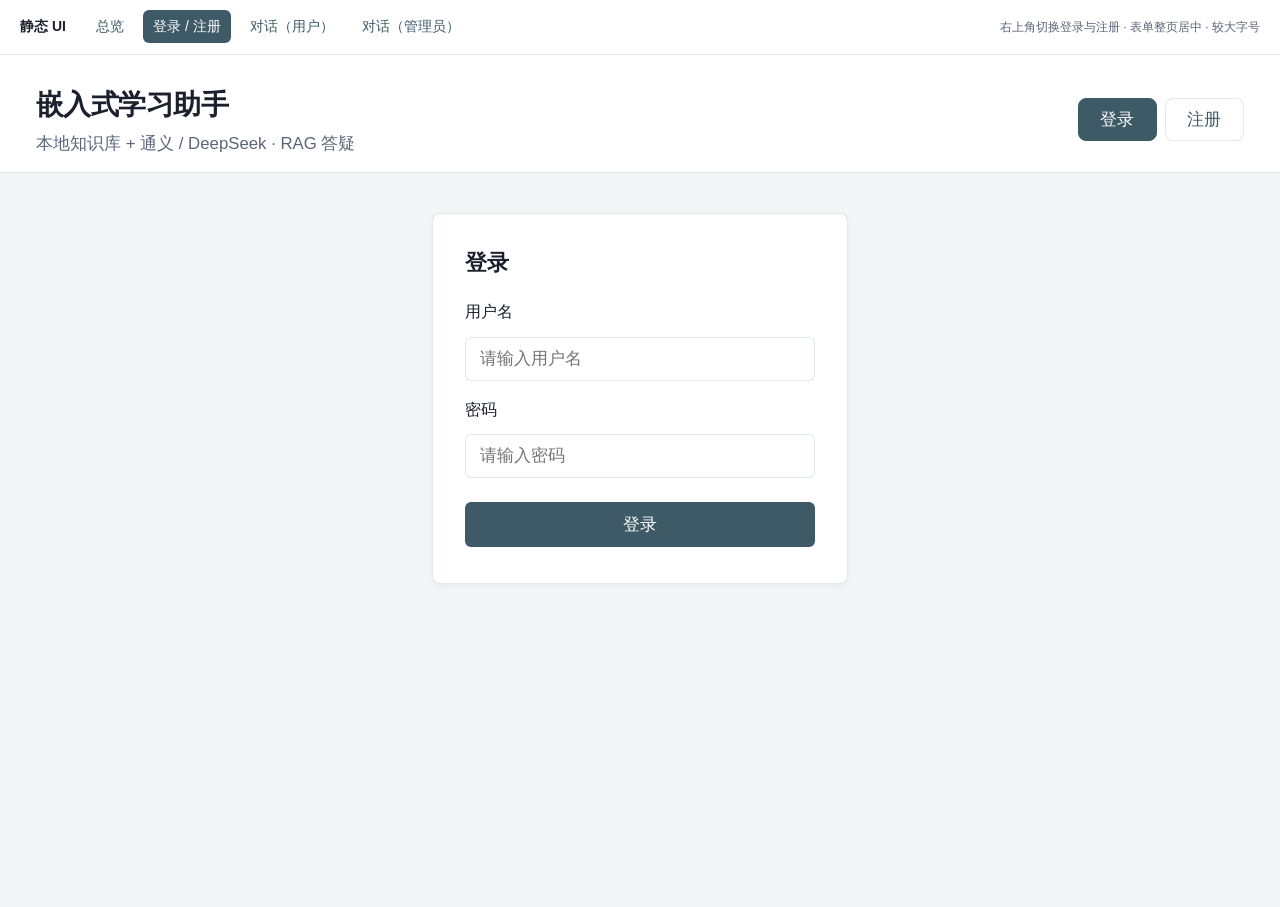
==== static-ui/auth.html @ 2c4fb513 "frontend update" ====
<!DOCTYPE html>
<html lang="zh-CN">
<head>
  <meta charset="UTF-8" />
  <meta name="viewport" content="width=device-width, initial-scale=1" />
  <title>登录 / 注册 — 嵌入式系统学习 AGENT</title>
  <link rel="stylesheet" href="assets/styles.css" />
  <link rel="stylesheet" href="assets/auth.css" />
</head>
<body class="auth-body">
  <nav class="mock-topnav">
    <span class="nav-title">静态 UI</span>
    <a href="index.html">总览</a>
    <a href="auth.html" class="active">登录 / 注册</a>
    <a href="chat-user.html">对话（用户）</a>
    <a href="chat-admin.html">对话（管理员）</a>
    <span class="nav-hint">右上角切换登录与注册 · 表单整页居中 · 较大字号</span>
  </nav>

  <div class="auth-page">
    <header class="auth-topbar">
      <div class="auth-brand">
        <h1 class="auth-title">嵌入式学习助手</h1>
        <p class="auth-sub">本地知识库 + 通义 / DeepSeek · RAG 答疑</p>
      </div>
      <div class="auth-tabs" role="tablist">
        <button type="button" class="auth-tab active" id="tab-login" aria-selected="true">登录</button>
        <button type="button" class="auth-tab" id="tab-register" aria-selected="false">注册</button>
      </div>
    </header>

    <main class="auth-main">
      <div class="auth-card" id="panel-login">
        <h2 class="auth-card-title">登录</h2>
        <form action="#" onsubmit="return false;">
          <label for="auth-u">用户名</label>
          <input id="auth-u" type="text" autocomplete="username" placeholder="请输入用户名" />
          <label for="auth-p">密码</label>
          <input id="auth-p" type="password" autocomplete="current-password" placeholder="请输入密码" />
          <button type="submit" class="btn auth-submit">登录</button>
        </form>
      </div>

      <div class="auth-card hidden" id="panel-register">
        <h2 class="auth-card-title">注册</h2>
        <form action="#" onsubmit="return false;">
          <label for="auth-nu">设置用户名</label>
          <input id="auth-nu" type="text" autocomplete="username" placeholder="新用户名" />
          <label for="auth-np">设置密码</label>
          <input id="auth-np" type="password" autocomplete="new-password" placeholder="新密码" />
          <button type="submit" class="btn auth-submit">注册</button>
        </form>
      </div>
    </main>
  </div>

  <script>
    (function () {
      var tabLogin = document.getElementById("tab-login");
      var tabReg = document.getElementById("tab-register");
      var panelLogin = document.getElementById("panel-login");
      var panelReg = document.getElementById("panel-register");

      function showLogin() {
        tabLogin.classList.add("active");
        tabReg.classList.remove("active");
        tabLogin.setAttribute("aria-selected", "true");
        tabReg.setAttribute("aria-selected", "false");
        panelLogin.classList.remove("hidden");
        panelReg.classList.add("hidden");
      }
      function showRegister() {
        tabReg.classList.add("active");
        tabLogin.classList.remove("active");
        tabReg.setAttribute("aria-selected", "true");
        tabLogin.setAttribute("aria-selected", "false");
        panelReg.classList.remove("hidden");
        panelLogin.classList.add("hidden");
      }

      tabLogin.addEventListener("click", showLogin);
      tabReg.addEventListener("click", showRegister);

      if (location.hash === "#register") showRegister();
    })();
  </script>
</body>
</html>
---- static-ui/assets/styles.css ----
/* 嵌入式学习 AGENT — 静态 UI 示意（与 docs/项目修改文档 原则一致：低饱和、无渐变） */

:root {
  --primary: #3d5a66;
  --primary-hover: #324a54;
  --bg: #f4f5f7;
  --bg-card: #ffffff;
  --sidebar: #eef0f3;
  --border: rgba(61, 90, 102, 0.14);
  --text: #1a202c;
  --text-muted: #5a6578;
  --radius: 8px;
  --font: "Segoe UI", "PingFang SC", "Microsoft YaHei", sans-serif;
  --sidebar-width: 260px;
  --sidebar-max: 280px;
}

*,
*::before,
*::after {
  box-sizing: border-box;
}

body {
  margin: 0;
  font-family: var(--font);
  font-size: 15px;
  line-height: 1.55;
  color: var(--text);
  background: var(--bg);
}

/* —— 全局顶栏：页面切换（仅静态演示） —— */
.mock-topnav {
  display: flex;
  align-items: center;
  gap: 0.5rem;
  flex-wrap: wrap;
  padding: 0.65rem 1.25rem;
  background: var(--bg-card);
  border-bottom: 1px solid var(--border);
  font-size: 14px;
}

.mock-topnav a {
  color: var(--primary);
  text-decoration: none;
  padding: 0.35rem 0.65rem;
  border-radius: 6px;
}

.mock-topnav a:hover {
  background: var(--sidebar);
}

.mock-topnav a.active {
  background: var(--primary);
  color: #fff;
}

.mock-topnav .nav-title {
  font-weight: 600;
  margin-right: 0.75rem;
  color: var(--text);
}

.mock-topnav .nav-hint {
  margin-left: auto;
  font-size: 12px;
  color: var(--text-muted);
}

/* —— 应用壳：侧栏 + 主区 —— */
.app-shell {
  display: flex;
  min-height: calc(100vh - 48px);
}

.sidebar {
  width: var(--sidebar-width);
  max-width: var(--sidebar-max);
  flex-shrink: 0;
  background: var(--sidebar);
  border-right: 1px solid var(--border);
  padding: 1rem 0.9rem;
  overflow-y: auto;
}

.main {
  flex: 1;
  min-width: 0;
  padding: 1.25rem 1.75rem 2rem;
  max-width: 56rem;
}

/* 无侧栏页（仅主列居中） */
.main-centered {
  max-width: 28rem;
  margin: 0 auto;
  padding: 2rem 1.25rem;
}

.layout-with-sidebar {
  display: flex;
  min-height: calc(100vh - 48px);
}

.layout-with-sidebar .sidebar {
  width: var(--sidebar-width);
  max-width: var(--sidebar-max);
}

.layout-with-sidebar .main-wide {
  flex: 1;
  padding: 1.25rem 2rem 2rem;
  min-width: 0;
}

h1 {
  font-size: 1.5rem;
  font-weight: 600;
  margin: 0 0 0.35rem;
  letter-spacing: -0.02em;
}

h2,
.h2 {
  font-size: 1.1rem;
  font-weight: 600;
  margin: 0 0 0.75rem;
}

.caption {
  font-size: 13px;
  color: var(--text-muted);
  margin: 0 0 1rem;
}

.divider {
  height: 1px;
  background: var(--border);
  margin: 0.85rem 0;
}

.section-label {
  font-size: 11px;
  text-transform: uppercase;
  letter-spacing: 0.06em;
  color: var(--text-muted);
  margin: 0.25rem 0 0.4rem;
}

/* —— 表单 —— */
.card {
  background: var(--bg-card);
  border: 1px solid var(--border);
  border-radius: var(--radius);
  padding: 1.35rem 1.5rem;
  box-shadow: 0 1px 2px rgba(0, 0, 0, 0.04);
}

label {
  display: block;
  font-size: 13px;
  font-weight: 500;
  margin: 0.85rem 0 0.35rem;
}

input[type="text"],
input[type="password"],
select {
  width: 100%;
  padding: 0.5rem 0.65rem;
  font-size: 14px;
  border: 1px solid var(--border);
  border-radius: 6px;
  background: #fff;
}

input:focus,
select:focus {
  outline: 2px solid rgba(61, 90, 102, 0.25);
  outline-offset: 1px;
}

.btn {
  display: inline-block;
  width: 100%;
  margin-top: 1rem;
  padding: 0.55rem 1rem;
  font-size: 14px;
  font-weight: 500;
  color: #fff;
  background: var(--primary);
  border: none;
  border-radius: 6px;
  cursor: pointer;
  text-align: center;
}

.btn:hover {
  background: var(--primary-hover);
}

.btn-secondary {
  background: #fff;
  color: var(--primary);
  border: 1px solid var(--border);
}

.btn-secondary:hover {
  background: var(--sidebar);
}

/* —— 欢迎区（改进排版示意） —— */
.welcome-block {
  padding: 0.65rem 0 0.35rem;
  margin-bottom: 0.5rem;
}

.welcome-block .user-line {
  font-size: 15px;
  font-weight: 600;
  color: var(--text);
  margin: 0 0 0.2rem;
}

.welcome-block .meta-line {
  font-size: 13px;
  color: var(--text-muted);
  line-height: 1.45;
  margin: 0;
}

/* —— 聊天 —— */
.chat-row {
  display: flex;
  gap: 0.65rem;
  margin-bottom: 1.1rem;
  align-items: flex-start;
}

.chat-avatar {
  width: 36px;
  height: 36px;
  border-radius: 8px;
  flex-shrink: 0;
  display: flex;
  align-items: center;
  justify-content: center;
  font-size: 11px;
  font-weight: 600;
  color: #fff;
}

.chat-avatar.user {
  background: #4a6672;
}

.chat-avatar.bot {
  background: var(--primary);
}

.chat-bubble {
  flex: 1;
  min-width: 0;
  padding: 0.65rem 0.9rem;
  background: var(--bg-card);
  border: 1px solid var(--border);
  border-radius: var(--radius);
  font-size: 14px;
  line-height: 1.55;
}

.chat-input-bar {
  margin-top: 1.5rem;
  display: flex;
  gap: 0.5rem;
  align-items: center;
}

.chat-input-bar input {
  flex: 1;
  margin: 0;
}

.chat-input-bar .btn {
  width: auto;
  margin: 0;
  padding: 0.5rem 1rem;
}

.samples {
  display: flex;
  flex-wrap: wrap;
  gap: 0.5rem;
  margin: 0.75rem 0 1.25rem;
}

.samples .chip {
  font-size: 13px;
  padding: 0.4rem 0.75rem;
  background: #fff;
  border: 1px solid var(--border);
  border-radius: 999px;
  color: var(--primary);
  cursor: default;
}

.info-banner {
  padding: 0.75rem 1rem;
  background: #e8eef1;
  border: 1px solid var(--border);
  border-radius: var(--radius);
  font-size: 14px;
  color: var(--text-muted);
  margin-bottom: 1rem;
}

.meta-header {
  display: flex;
  flex-wrap: wrap;
  gap: 1.5rem;
  margin-bottom: 1.25rem;
  padding-bottom: 1rem;
  border-bottom: 1px solid var(--border);
}

.meta-header .meta-item {
  font-size: 13px;
  color: var(--text-muted);
}

.meta-header .meta-item strong {
  color: var(--text);
}

.checkbox-row {
  display: flex;
  align-items: center;
  gap: 0.45rem;
  margin: 0.35rem 0;
  font-size: 13px;
}

.checkbox-row input {
  width: auto;
}

.expander-mock {
  margin-top: 0.5rem;
  font-size: 12px;
  color: var(--primary);
  cursor: pointer;
}

/* 登录页：侧栏内 radio 模拟 */
.mode-row {
  display: flex;
  gap: 0.5rem;
  margin-bottom: 0.5rem;
}

.mode-row label {
  display: inline-flex;
  align-items: center;
  gap: 0.35rem;
  margin: 0;
  font-size: 14px;
  font-weight: normal;
}

.mode-row input {
  width: auto;
}
---- static-ui/assets/auth.css ----
/* 登录 / 注册整页：无左侧栏，顶栏右上切换，居中大字表单 */

.auth-body {
  min-height: 100vh;
  background: var(--bg);
}

.auth-page {
  min-height: calc(100vh - 48px);
  display: flex;
  flex-direction: column;
}

.auth-topbar {
  display: flex;
  align-items: center;
  justify-content: space-between;
  gap: 1.5rem;
  flex-wrap: wrap;
  padding: 1.75rem 2.25rem 1rem;
  background: var(--bg-card);
  border-bottom: 1px solid var(--border);
}

.auth-brand {
  min-width: 0;
}

.auth-title {
  margin: 0 0 0.35rem;
  font-size: 1.75rem;
  font-weight: 600;
  letter-spacing: -0.02em;
  color: var(--text);
}

.auth-sub {
  margin: 0;
  font-size: 1.05rem;
  color: var(--text-muted);
  line-height: 1.45;
}

.auth-tabs {
  display: flex;
  align-items: center;
  gap: 0.5rem;
  flex-shrink: 0;
}

.auth-tab {
  font-size: 1.05rem;
  font-weight: 500;
  padding: 0.55rem 1.35rem;
  border-radius: 8px;
  border: 1px solid var(--border);
  background: #fff;
  color: var(--primary);
  cursor: pointer;
  font-family: var(--font);
}

.auth-tab:hover {
  background: var(--sidebar);
}

.auth-tab.active {
  background: var(--primary);
  color: #fff;
  border-color: var(--primary);
}

.auth-main {
  flex: 1;
  display: flex;
  align-items: flex-start;
  justify-content: center;
  padding: 2.5rem 1.5rem 3rem;
}

.auth-card {
  width: 100%;
  max-width: 26rem;
  background: var(--bg-card);
  border: 1px solid var(--border);
  border-radius: var(--radius);
  padding: 2rem 2rem 2.25rem;
  box-shadow: 0 2px 8px rgba(0, 0, 0, 0.05);
}

.auth-card.hidden {
  display: none;
}

.auth-card-title {
  margin: 0 0 1.25rem;
  font-size: 1.35rem;
  font-weight: 600;
}

.auth-card label {
  font-size: 1.02rem;
  margin-top: 1rem;
}

.auth-card input[type="text"],
.auth-card input[type="password"] {
  font-size: 1.08rem;
  padding: 0.65rem 0.85rem;
  min-height: 2.75rem;
  margin-top: 0.4rem;
}

.auth-submit {
  margin-top: 1.5rem !important;
  font-size: 1.08rem !important;
  min-height: 2.75rem !important;
  padding-top: 0.65rem !important;
  padding-bottom: 0.65rem !important;
}
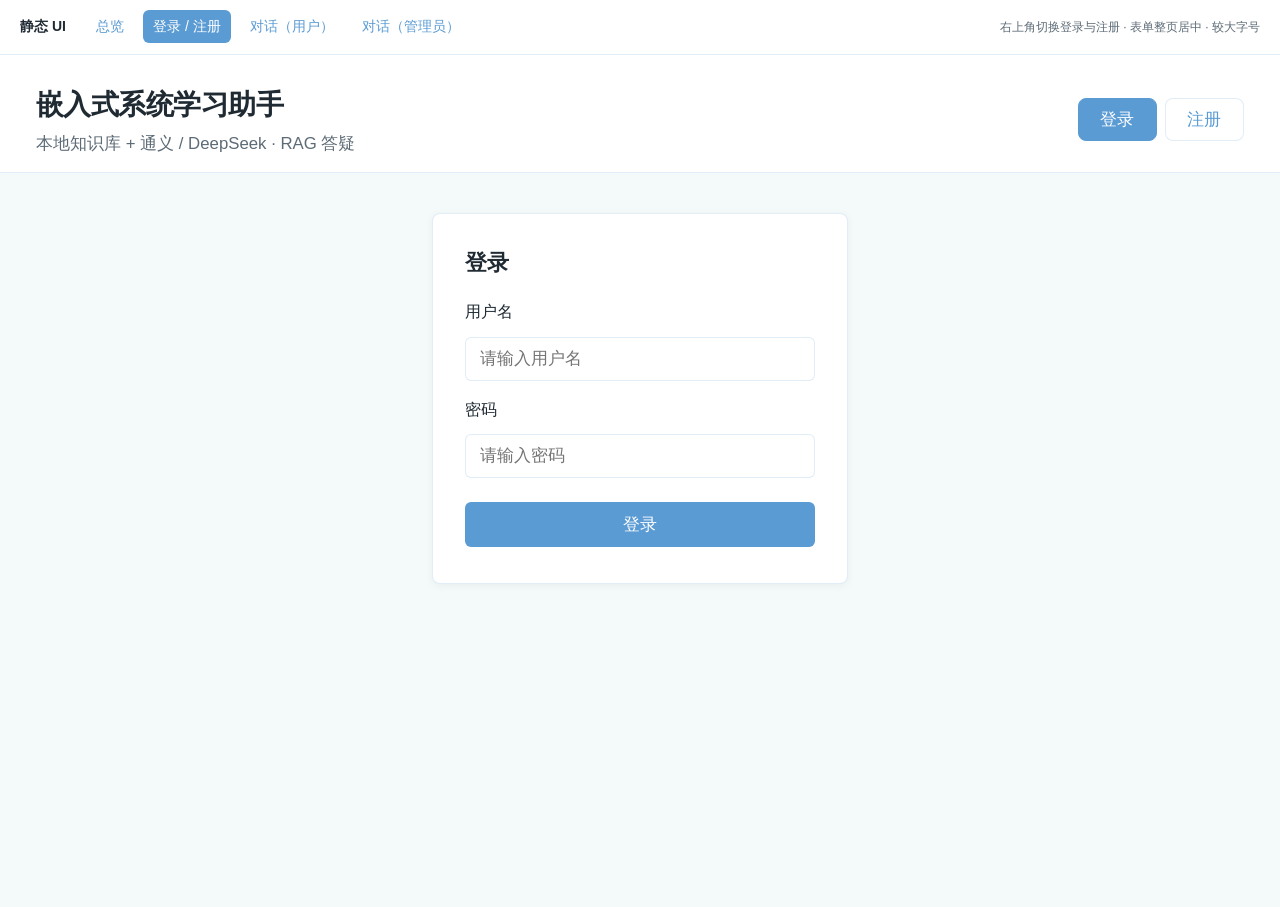
==== commit b37e4416: "前端更新" ====
--- a/static-ui/auth.html
+++ b/static-ui/auth.html
@@ -3,7 +3,7 @@
 <head>
   <meta charset="UTF-8" />
   <meta name="viewport" content="width=device-width, initial-scale=1" />
-  <title>登录 / 注册 — 嵌入式系统学习 AGENT</title>
+  <title>登录 / 注册 — 嵌入式系统学习助手</title>
   <link rel="stylesheet" href="assets/styles.css" />
   <link rel="stylesheet" href="assets/auth.css" />
 </head>
@@ -20,7 +20,7 @@
   <div class="auth-page">
     <header class="auth-topbar">
       <div class="auth-brand">
-        <h1 class="auth-title">嵌入式学习助手</h1>
+        <h1 class="auth-title">嵌入式系统学习助手</h1>
         <p class="auth-sub">本地知识库 + 通义 / DeepSeek · RAG 答疑</p>
       </div>
       <div class="auth-tabs" role="tablist">
--- a/static-ui/assets/styles.css
+++ b/static-ui/assets/styles.css
@@ -1,14 +1,15 @@
 /* 嵌入式学习 AGENT — 静态 UI 示意（与 docs/项目修改文档 原则一致：低饱和、无渐变） */
 
 :root {
-  --primary: #3d5a66;
-  --primary-hover: #324a54;
-  --bg: #f4f5f7;
+  --primary: #5a9bd4;
+  --primary-hover: #4a89c2;
+  --accent: #6abf9b;
+  --bg: #f4f9fa;
   --bg-card: #ffffff;
-  --sidebar: #eef0f3;
-  --border: rgba(61, 90, 102, 0.14);
-  --text: #1a202c;
-  --text-muted: #5a6578;
+  --sidebar: #e9f2f3;
+  --border: rgba(90, 155, 212, 0.18);
+  --text: #1f2a33;
+  --text-muted: #5d6b76;
   --radius: 8px;
   --font: "Segoe UI", "PingFang SC", "Microsoft YaHei", sans-serif;
   --sidebar-width: 260px;
